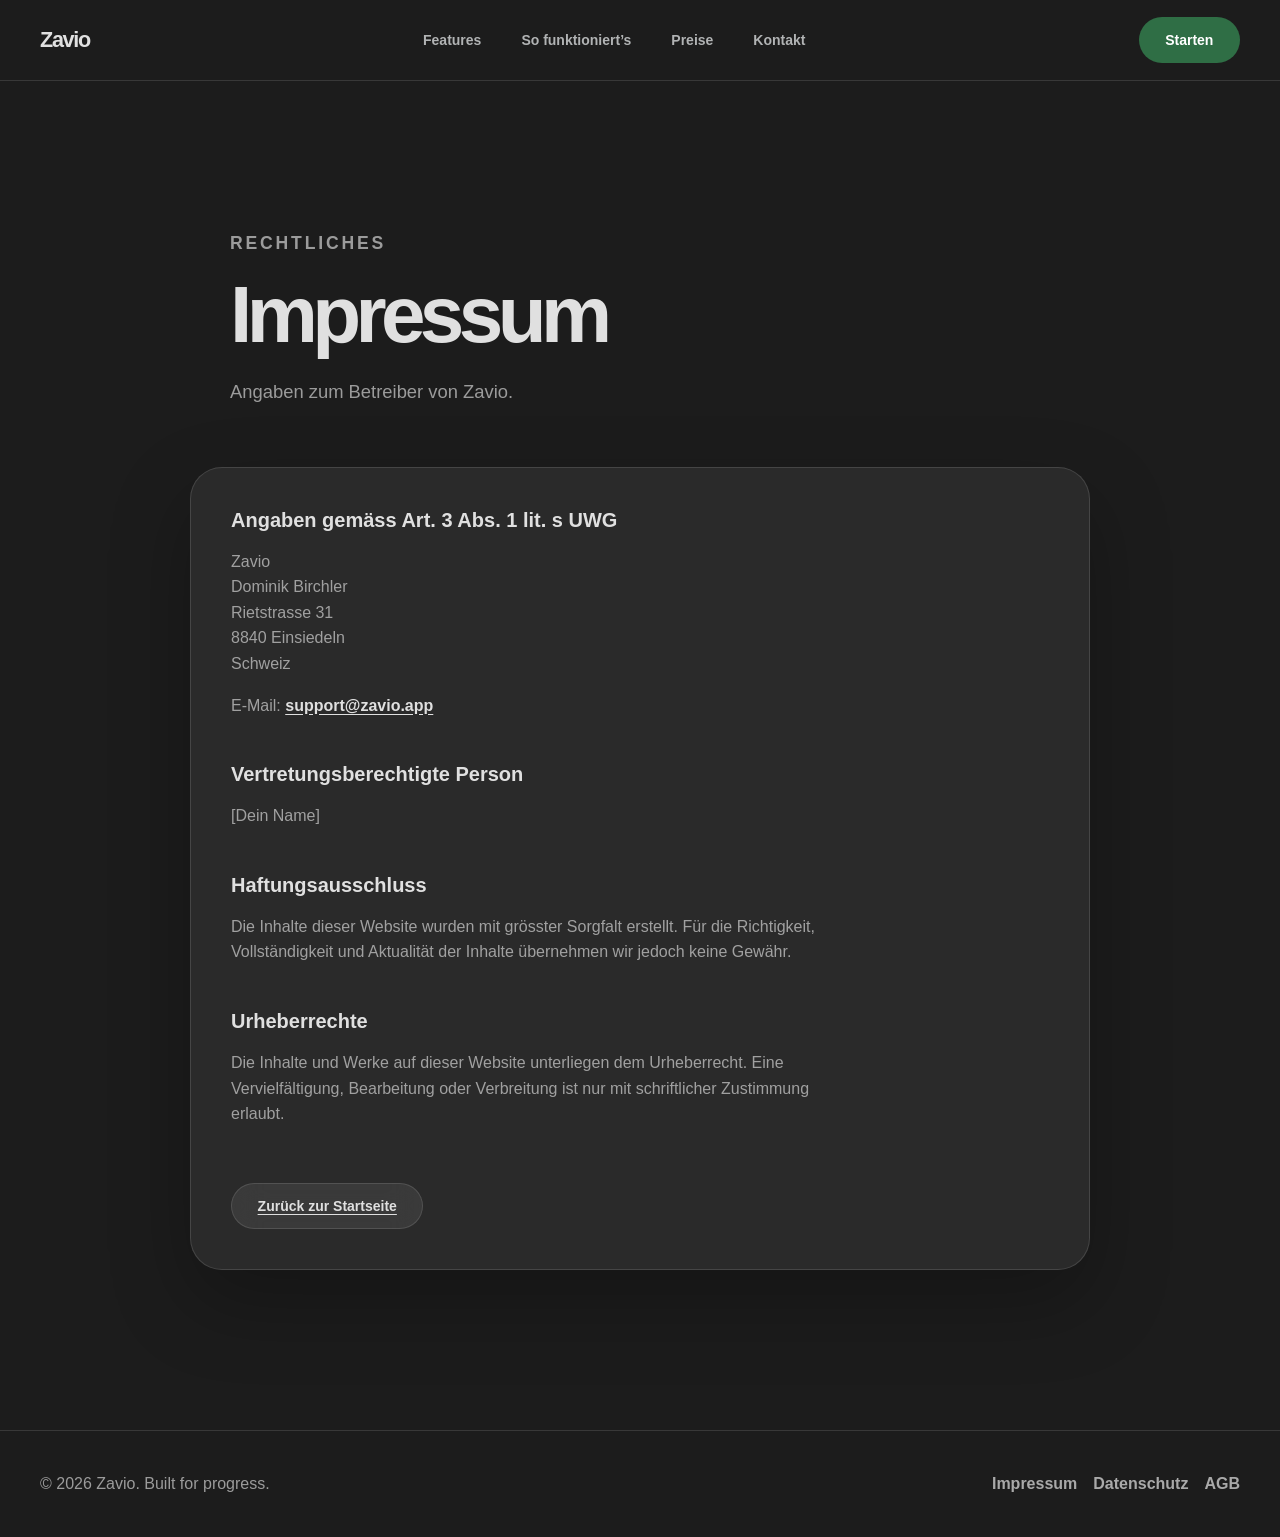
==== impressum.html @ 614f6be3 "Landig Page" ====
<!doctype html>
<html lang="de">
  <head>
    <meta charset="UTF-8" />
    <meta name="viewport" content="width=device-width, initial-scale=1.0" />
    <title>Impressum – Zavio</title>
    <link rel="stylesheet" href="style.css" />
  </head>

  <body>
    <header class="header">
      <nav class="navbar">
        <a href="index.html" class="logo">Zavio</a>

        <ul class="nav-menu">
          <li><a href="index.html#features" class="nav-link">Features</a></li>
          <li>
            <a href="index.html#how" class="nav-link">So funktioniert’s</a>
          </li>
          <li><a href="index.html#pricing" class="nav-link">Preise</a></li>
          <li><a href="index.html#contact" class="nav-link">Kontakt</a></li>
        </ul>

        <a href="index.html" class="button button-primary nav-cta">Starten</a>

        <button class="hamburger" aria-label="Menü öffnen">
          <span class="bar"></span>
          <span class="bar"></span>
          <span class="bar"></span>
        </button>
      </nav>
    </header>

    <main class="legal-page">
      <section class="legal-hero">
        <p class="eyebrow">Rechtliches</p>
        <h1>Impressum</h1>
        <p>Angaben zum Betreiber von Zavio.</p>
      </section>

      <section class="legal-card">
        <div class="legal-text">
          <h3>Angaben gemäss Art. 3 Abs. 1 lit. s UWG</h3>

          <p>
            Zavio<br />
            Dominik Birchler<br />
            Rietstrasse 31<br />
            8840 Einsiedeln<br />
            Schweiz
          </p>

          <p>
            E-Mail:
            <a href="mailto:support@zavio.app">support@zavio.app</a>
          </p>

          <h3>Vertretungsberechtigte Person</h3>
          <p>[Dein Name]</p>

          <h3>Haftungsausschluss</h3>
          <p>
            Die Inhalte dieser Website wurden mit grösster Sorgfalt erstellt.
            Für die Richtigkeit, Vollständigkeit und Aktualität der Inhalte
            übernehmen wir jedoch keine Gewähr.
          </p>

          <h3>Urheberrechte</h3>
          <p>
            Die Inhalte und Werke auf dieser Website unterliegen dem
            Urheberrecht. Eine Vervielfältigung, Bearbeitung oder Verbreitung
            ist nur mit schriftlicher Zustimmung erlaubt.
          </p>

          <a href="index.html" class="button button-secondary legal-back">
            Zurück zur Startseite
          </a>
        </div>
      </section>
    </main>

    <footer class="footer">
      <p>© 2026 Zavio. Built for progress.</p>

      <div class="footer-links">
        <a href="impressum.html" class="link">Impressum</a>
        <a href="datenschutz.html" class="link">Datenschutz</a>
        <a href="agb.html" class="link">AGB</a>
      </div>
    </footer>

    <script src="main.js"></script>
  </body>
</html>
---- style.css ----
:root {
  --size-xs: 0.5rem;
  --size-sm: 0.75rem;
  --size-md: 1rem;
  --size-lg: 1.25rem;
  --size-xl: 1.75rem;
  --size-2xl: 2.5rem;
  --size-3xl: 3.75rem;
  --size-4xl: 6.25rem;
  --size-5xl: 10rem;

  --blackColor: #1c1c1c;
  --whiteColor: #e0e0e0;
  --greenColor: #2f6e45;
  --orangeColor: #c76b2a;

  --bg: var(--blackColor);
  --text: var(--whiteColor);
  --muted: rgba(224, 224, 224, 0.65);
  --card: rgba(224, 224, 224, 0.075);
  --border: rgba(224, 224, 224, 0.14);

  --blue: var(--greenColor);
  --purple: var(--orangeColor);
  --green: var(--greenColor);

  --font: "Inter", sans-serif;

  --text-small: 0.875rem;
  --text-body: 1rem;
  --text-h4: 1.25rem;

  --line-body: 1.6;
  --line-heading: 1.05;
}

*,
*::before,
*::after {
  margin: 0;
  padding: 0;
  box-sizing: border-box;
}

html {
  font-size: 100%;
  scroll-behavior: smooth;
}

body {
  font-family: var(--font);
  font-size: var(--text-body);
  line-height: var(--line-body);
  color: var(--text);
  background: var(--bg);
  overflow-x: hidden;
}

a {
  color: inherit;
  text-decoration: none;
}

li {
  list-style: none;
}

h1,
h2,
h3 {
  line-height: var(--line-heading);
}

h1 {
  max-width: 11ch;
  font-size: clamp(3.4rem, 7vw, 6rem);
  font-weight: 900;
  letter-spacing: -0.08em;
}

h2 {
  font-size: clamp(2.2rem, 4vw, 3.5rem);
  font-weight: 900;
  letter-spacing: -0.06em;
}

h3 {
  font-size: var(--text-h4);
  font-weight: 800;
}

/* Header */

.header {
  position: sticky;
  top: 0;
  z-index: 100;
  background: var(--bg);
  backdrop-filter: blur(1.5rem);
  border-bottom: 1px solid var(--border);
}

.navbar {
  min-height: 5rem;
  max-width: 1280px;
  margin: 0 auto;
  padding: 0 var(--size-2xl);
  display: flex;
  align-items: center;
  justify-content: space-between;
  gap: var(--size-xl);
}

.logo {
  font-size: 1.35rem;
  font-weight: 900;
  letter-spacing: -0.06em;
}

.nav-menu {
  display: flex;
  align-items: center;
  gap: var(--size-xs);
}

.nav-link {
  padding: 0.55rem 1rem;
  border-radius: 999px;
  color: rgba(248, 250, 252, 0.68);
  font-size: var(--text-small);
  font-weight: 700;
  transition: 180ms ease;
}

.nav-link:hover {
  color: var(--text);
  background: rgba(255, 255, 255, 0.08);
}

/* Buttons */

.button {
  display: inline-flex;
  align-items: center;
  justify-content: center;
  min-height: 2.9rem;
  padding: 0.85rem 1.6rem;
  border-radius: 999px;
  border: 1px solid transparent;
  font-size: var(--text-small);
  font-weight: 800;
  line-height: 1;
  cursor: pointer;
  transition:
    transform 180ms ease,
    box-shadow 180ms ease,
    background 180ms ease,
    border-color 180ms ease;
}

.button:hover {
  transform: translateY(-2px);
}

.button-primary {
  color: white;
  background: var(--greenColor);
  box-shadow: 2rem var(--greenColor);
}

.button-secondary {
  color: white;
  background: rgba(255, 255, 255, 0.08);
  border-color: var(--border);
  backdrop-filter: blur(1rem);
}

.button-secondary:hover {
  background: rgba(255, 255, 255, 0.13);
}

.link {
  color: var(--text);
  font-weight: 800;
  opacity: 0.72;
}

.link:hover {
  opacity: 1;
}

/* Hero */

.hero {
  min-height: calc(100vh - 5rem);
  max-width: 1200px;
  margin: 0 auto;
  padding: var(--size-5xl) var(--size-2xl);
  display: grid;
  grid-template-columns: 1.05fr 0.95fr;
  align-items: center;
  gap: var(--size-4xl);
}

.hero-content {
  max-width: 44rem;
}

.eyebrow {
  margin-bottom: var(--size-md);
  color: var(--blue);
  font-size: var(--text-small);
  font-weight: 900;
  text-transform: uppercase;
  letter-spacing: 0.16em;
}

.hero-text {
  max-width: 38rem;
  margin-top: var(--size-lg);
  color: var(--muted);
  font-size: clamp(1.1rem, 2vw, 1.35rem);
}

.hero-actions {
  margin-top: var(--size-2xl);
  display: flex;
  flex-wrap: wrap;
  gap: var(--size-md);
}

/* Hero Card */

.hero-card {
  position: relative;
  padding: var(--size-xl);
  border-radius: 2rem;
  background: var(--card);
  border: 1px solid var(--border);
  backdrop-filter: blur(1.5rem);
  box-shadow: 0 2rem 5rem rgba(0, 0, 0, 0.35);
}

.hero-card::before {
  content: "";
  position: absolute;
  inset: -1px;
  z-index: -1;
  border-radius: inherit;

  opacity: 0.35;
}

.card-header {
  display: flex;
  justify-content: space-between;
  align-items: center;
  margin-bottom: var(--size-xl);
  font-weight: 800;
}

.badge {
  padding: 0.35rem 0.75rem;
  border-radius: 999px;
  background: var(--greenColor);
  color: #cdd3ff;
  font-size: 0.75rem;
  font-weight: 900;
}

.lift-list {
  display: grid;
  gap: var(--size-md);
}

.lift-item {
  display: flex;
  justify-content: space-between;
  align-items: center;
  gap: var(--size-md);
  padding: var(--size-md);
  border-radius: 1.25rem;
  background: rgba(255, 255, 255, 0.075);
  border: 1px solid rgba(255, 255, 255, 0.1);
}

.lift-item p {
  margin-top: 0.15rem;
  color: var(--muted);
  font-size: var(--text-small);
}

.lift-item span {
  color: white;
  font-weight: 900;
  white-space: nowrap;
}

.progress-box {
  margin-top: var(--size-xl);
  padding: var(--size-md);
  border-radius: 1.25rem;
  background: rgba(0, 0, 0, 0.25);
}

.progress-box p {
  font-weight: 800;
}

.progress-box small {
  color: var(--muted);
}

.progress-bar {
  height: 0.75rem;
  margin: var(--size-sm) 0;
  border-radius: 999px;
  background: rgba(255, 255, 255, 0.12);
  overflow: hidden;
}

.progress-bar span {
  display: block;
  width: 72%;
  height: 100%;
  border-radius: inherit;
  background: linear-gradient(90deg, #265d39, #2e7c49);
}

/* Sections */

.section {
  max-width: 1200px;
  margin: 0 auto;
  padding: var(--size-5xl) var(--size-2xl);
}

.section-heading {
  max-width: 42rem;
  margin-bottom: var(--size-3xl);
}

.feature-grid {
  display: grid;
  grid-template-columns: repeat(4, 1fr);
  gap: var(--size-lg);
}

.feature-card,
.pricing-card,
.step {
  background: var(--card);
  border: 1px solid var(--border);
  backdrop-filter: blur(1.25rem);
  box-shadow: 0 1.5rem 4rem rgba(0, 0, 0, 0.18);
}

.feature-card {
  padding: var(--size-xl);
  border-radius: 1.5rem;
  transition:
    transform 180ms ease,
    background 180ms ease,
    border-color 180ms ease;
}

.feature-card:hover {
  transform: translateY(-5px);
  background: rgba(255, 255, 255, 0.1);
  border-color: rgba(255, 255, 255, 0.18);
}

.feature-card p {
  margin-top: var(--size-sm);
  color: var(--muted);
}

.split-section {
  display: grid;
  grid-template-columns: 0.8fr 1fr;
  gap: var(--size-4xl);
}

.steps {
  display: grid;
  gap: var(--size-lg);
}

.step {
  display: flex;
  gap: var(--size-lg);
  padding: var(--size-lg);
  border-radius: 1.5rem;
}

.step span {
  color: var(--blue);
  font-weight: 900;
}

.step p {
  color: var(--muted);
}

.pricing {
  text-align: center;
}

.pricing-card {
  max-width: 24rem;
  margin: var(--size-2xl) auto 0;
  padding: var(--size-xl);
  border-radius: 1.75rem;
}

.price {
  margin: var(--size-md) 0;
  font-size: 2.8rem;
  font-weight: 900;
  letter-spacing: -0.06em;
}

.pricing-card p {
  color: var(--muted);
}

.pricing-card ul {
  margin: var(--size-xl) 0;
  display: grid;
  gap: var(--size-sm);
  color: rgba(248, 250, 252, 0.78);
}

/* Footer */

.footer {
  max-width: 1280px;
  margin: 0 auto;
  padding: var(--size-2xl);
  border-top: 1px solid var(--border);
  display: flex;
  justify-content: space-between;
  gap: var(--size-md);
  color: var(--muted);
}

.footer div {
  display: flex;
  gap: 1rem;
}

/* Mobile */

.hamburger {
  display: none;
  background: none;
  border: none;
  cursor: pointer;
}

.bar {
  display: block;
  width: 1.6rem;
  height: 0.18rem;
  margin: 0.3rem 0;
  border-radius: 999px;
  background: var(--text);
  transition: 300ms ease;
}
.contact-text {
  margin-top: var(--size-md);
  color: var(--muted);
  max-width: 36rem;
}

.contact-grid {
  margin-top: var(--size-3xl);
  display: grid;
  grid-template-columns: 1.2fr 0.8fr;
  gap: var(--size-3xl);
}

.contact-form {
  display: grid;
  gap: var(--size-lg);
}

.form-group {
  display: flex;
  flex-direction: column;
  gap: var(--size-xs);
}

.form-group select {
  padding: 0.85rem 1rem;
  border-radius: 0.75rem;
  border: 1px solid var(--border);
  background-color: #242424;
  color: var(--text);
  font-family: var(--font);
  font-size: var(--text-body);
  cursor: pointer;
}

.form-group select option {
  background-color: #242424;
  color: var(--text);
}

.form-group select:focus {
  outline: none;
  border-color: var(--greenColor);
  background-color: #242424;
}

.form-status {
  margin-top: 0.5rem;
  font-size: var(--text-small);
  color: var(--muted);
}
.form-group label {
  font-size: var(--text-small);
  font-weight: 700;
  color: var(--muted);
}

.form-group input,
.form-group textarea {
  padding: 0.85rem 1rem;
  border-radius: 0.75rem;
  border: 1px solid var(--border);
  background: rgba(255, 255, 255, 0.06);
  color: var(--text);
  font-family: var(--font);
  font-size: var(--text-body);
}

.form-group input:focus,
.form-group textarea:focus {
  outline: none;
  border-color: var(--greenColor);
  background: rgba(255, 255, 255, 0.09);
}

.contact-info {
  display: grid;
  gap: var(--size-lg);
}

.info-box {
  padding: var(--size-lg);
  border-radius: 1.5rem;
  background: var(--card);
  border: 1px solid var(--border);
}

.info-box h3 {
  margin-bottom: var(--size-xs);
}

.info-box p {
  color: var(--muted);
}

@media (max-width: 768px) {
  .custom-select {
    width: 100%;
  }

  .select-selected {
    width: 100%;
    min-height: 3.2rem;
    padding: 1rem;
    font-size: 1rem;
    border-radius: 1rem;
  }

  .select-options {
    position: static;
    margin-top: 0.5rem;
    width: 100%;
    max-height: 14rem;
    overflow-y: auto;
    border-radius: 1rem;
    z-index: 50;
  }

  .select-options div {
    padding: 1rem;
    font-size: 1rem;
  }

  .select-selected {
    position: relative;
    padding-right: 2.5rem;
  }

  .select-selected::after {
    content: "⌄";
    position: absolute;
    right: 1rem;
    top: 50%;
    transform: translateY(-50%);
    color: var(--muted);
    font-size: 1.2rem;
  }

  .custom-select.active .select-selected::after {
    transform: translateY(-50%) rotate(180deg);
  }
}
@media (max-width: 900px) {
  .contact-grid {
    grid-template-columns: 1fr;
  }
}

@media (max-width: 900px) {
  .hero,
  .split-section {
    grid-template-columns: 1fr;
  }

  .hero-card {
    max-width: 34rem;
  }

  .feature-grid {
    grid-template-columns: repeat(2, 1fr);
  }

  h1 {
    max-width: 12ch;
  }
}

@media (max-width: 768px) {
  .navbar {
    padding: 0 var(--size-md);
  }

  .nav-cta {
    display: none;
  }

  .hamburger {
    display: block;
    z-index: 101;
  }

  .nav-menu {
    position: fixed;
    top: 5rem;
    left: -100%;
    width: 100%;
    min-height: calc(100vh - 5rem);
    padding: var(--size-2xl);
    flex-direction: column;
    align-items: flex-start;
    background: var(--bg);
    backdrop-filter: blur(1.5rem);
    transition: left 300ms ease;
  }

  .nav-menu.active {
    left: 0;
  }

  .nav-link {
    font-size: var(--text-h4);
  }

  .hamburger.active .bar:nth-child(1) {
    transform: translateY(0.48rem) rotate(45deg);
  }

  .hamburger.active .bar:nth-child(2) {
    opacity: 0;
  }

  .hamburger.active .bar:nth-child(3) {
    transform: translateY(-0.48rem) rotate(-45deg);
  }

  .hero,
  .section {
    padding: var(--size-4xl) var(--size-md);
  }

  .hero-actions,
  .footer {
    flex-direction: column;
  }

  .feature-grid {
    grid-template-columns: 1fr;
  }

  .button {
    width: 100%;
  }

  h1 {
    font-size: clamp(3rem, 13vw, 4.4rem);
  }
}

.cookie-banner {
  position: fixed;
  bottom: 1.5rem;
  left: 50%;
  transform: translateX(-50%);
  width: calc(100% - 2rem);
  max-width: 900px;
  padding: var(--size-md);
  border-radius: 1.25rem;
  background: rgba(20, 20, 20, 0.95);
  border: 1px solid var(--border);
  backdrop-filter: blur(1rem);
  box-shadow: 0 1.5rem 4rem rgba(0, 0, 0, 0.4);
  z-index: 999;
}

.cookie-content {
  display: flex;
  align-items: center;
  justify-content: space-between;
  gap: var(--size-md);
  flex-wrap: wrap;
}

.cookie-content p {
  font-size: var(--text-small);
  color: var(--muted);
  max-width: 32rem;
}

.cookie-content a {
  text-decoration: underline;
}

.cookie-actions {
  display: flex;
  gap: var(--size-sm);
}

/* versteckt */
.cookie-banner.hidden {
  display: none;
}

/* Legal Pages */

.legal-page {
  min-height: calc(100vh - 5rem);
}

.legal-hero {
  max-width: 900px;
  margin: 0 auto;
  padding: var(--size-5xl) var(--size-2xl) var(--size-3xl);
}

.legal-hero h1 {
  max-width: 100%;
  font-size: clamp(3rem, 6vw, 5rem);
}

.legal-hero p {
  margin-top: var(--size-lg);
  max-width: 42rem;
  color: var(--muted);
  font-size: 1.1rem;
}

.legal-card {
  max-width: 900px;
  margin: 0 auto var(--size-5xl);
  padding: var(--size-2xl);
  border-radius: 2rem;
  background: var(--card);
  border: 1px solid var(--border);
  box-shadow: 0 2rem 5rem rgba(0, 0, 0, 0.25);
}

.legal-text {
  display: grid;
  gap: var(--size-md);
  color: var(--muted);
}

.legal-text h2,
.legal-text h3 {
  margin-top: var(--size-xl);
  color: var(--text);
}

.legal-text h3:first-child {
  margin-top: 0;
}

.legal-text p,
.legal-text li {
  color: var(--muted);
}

.legal-text ul {
  display: grid;
  gap: var(--size-sm);
  padding-left: 1.25rem;
}

.legal-text li {
  list-style: disc;
}

.legal-back {
  margin-top: var(--size-2xl);
}

.footer-links {
  display: flex;
  flex-wrap: wrap;
  gap: 1rem;
}

@media (max-width: 768px) {
  .legal-hero {
    padding: var(--size-4xl) var(--size-md) var(--size-2xl);
  }

  .legal-card {
    margin: 0 var(--size-md) var(--size-4xl);
    padding: var(--size-xl);
    border-radius: 1.5rem;
  }

  .footer-links {
    flex-direction: column;
  }
}

@media (max-width: 600px) {
  .cookie-content {
    flex-direction: column;
    align-items: flex-start;
  }

  .cookie-actions {
    width: 100%;
  }

  .cookie-actions .button {
    flex: 1;
  }
}

/* Legal Pages */

.legal-page {
  min-height: calc(100vh - 5rem);
}

.legal-hero {
  max-width: 900px;
  margin: 0 auto;
  padding: clamp(4rem, 10vw, 8rem) var(--size-2xl) var(--size-3xl);
}

.legal-hero h1 {
  max-width: 100%;
  font-size: clamp(2.8rem, 12vw, 5rem);
  letter-spacing: -0.07em;
  overflow-wrap: break-word;
}

.legal-hero p:not(.eyebrow) {
  margin-top: var(--size-lg);
  max-width: 42rem;
  color: var(--muted);
  font-size: clamp(1rem, 3vw, 1.15rem);
}

.legal-card {
  max-width: 900px;
  margin: 0 auto var(--size-5xl);
  padding: var(--size-2xl);
  border-radius: 2rem;
  background: var(--card);
  border: 1px solid var(--border);
  box-shadow: 0 2rem 5rem rgba(0, 0, 0, 0.25);
}

.legal-text {
  display: grid;
  gap: var(--size-md);
  color: var(--muted);
}

.legal-text h3 {
  margin-top: var(--size-xl);
  color: var(--text);
  line-height: 1.25;
}

.legal-text h3:first-child {
  margin-top: 0;
}

.legal-text p {
  color: var(--muted);
  max-width: 70ch;
}

.legal-text a {
  color: var(--text);
  font-weight: 700;
  text-decoration: underline;
  text-underline-offset: 0.2rem;
}

.legal-back {
  width: fit-content;
  margin-top: var(--size-2xl);
}

.footer-links {
  display: flex;
  flex-wrap: wrap;
  gap: 1rem;
}

/* Mobile Legal Fixes */

@media (max-width: 768px) {
  .legal-hero {
    padding: var(--size-4xl) var(--size-md) var(--size-2xl);
  }

  .legal-card {
    margin: 0 var(--size-md) var(--size-4xl);
    padding: var(--size-lg);
    border-radius: 1.5rem;
  }

  .legal-text {
    gap: var(--size-sm);
  }

  .legal-text h3 {
    margin-top: var(--size-lg);
    font-size: 1.05rem;
  }

  .legal-text p {
    font-size: 0.95rem;
    line-height: 1.7;
  }

  .legal-back {
    width: 100%;
  }

  .footer-links {
    flex-direction: column;
    gap: 0.5rem;
  }
}
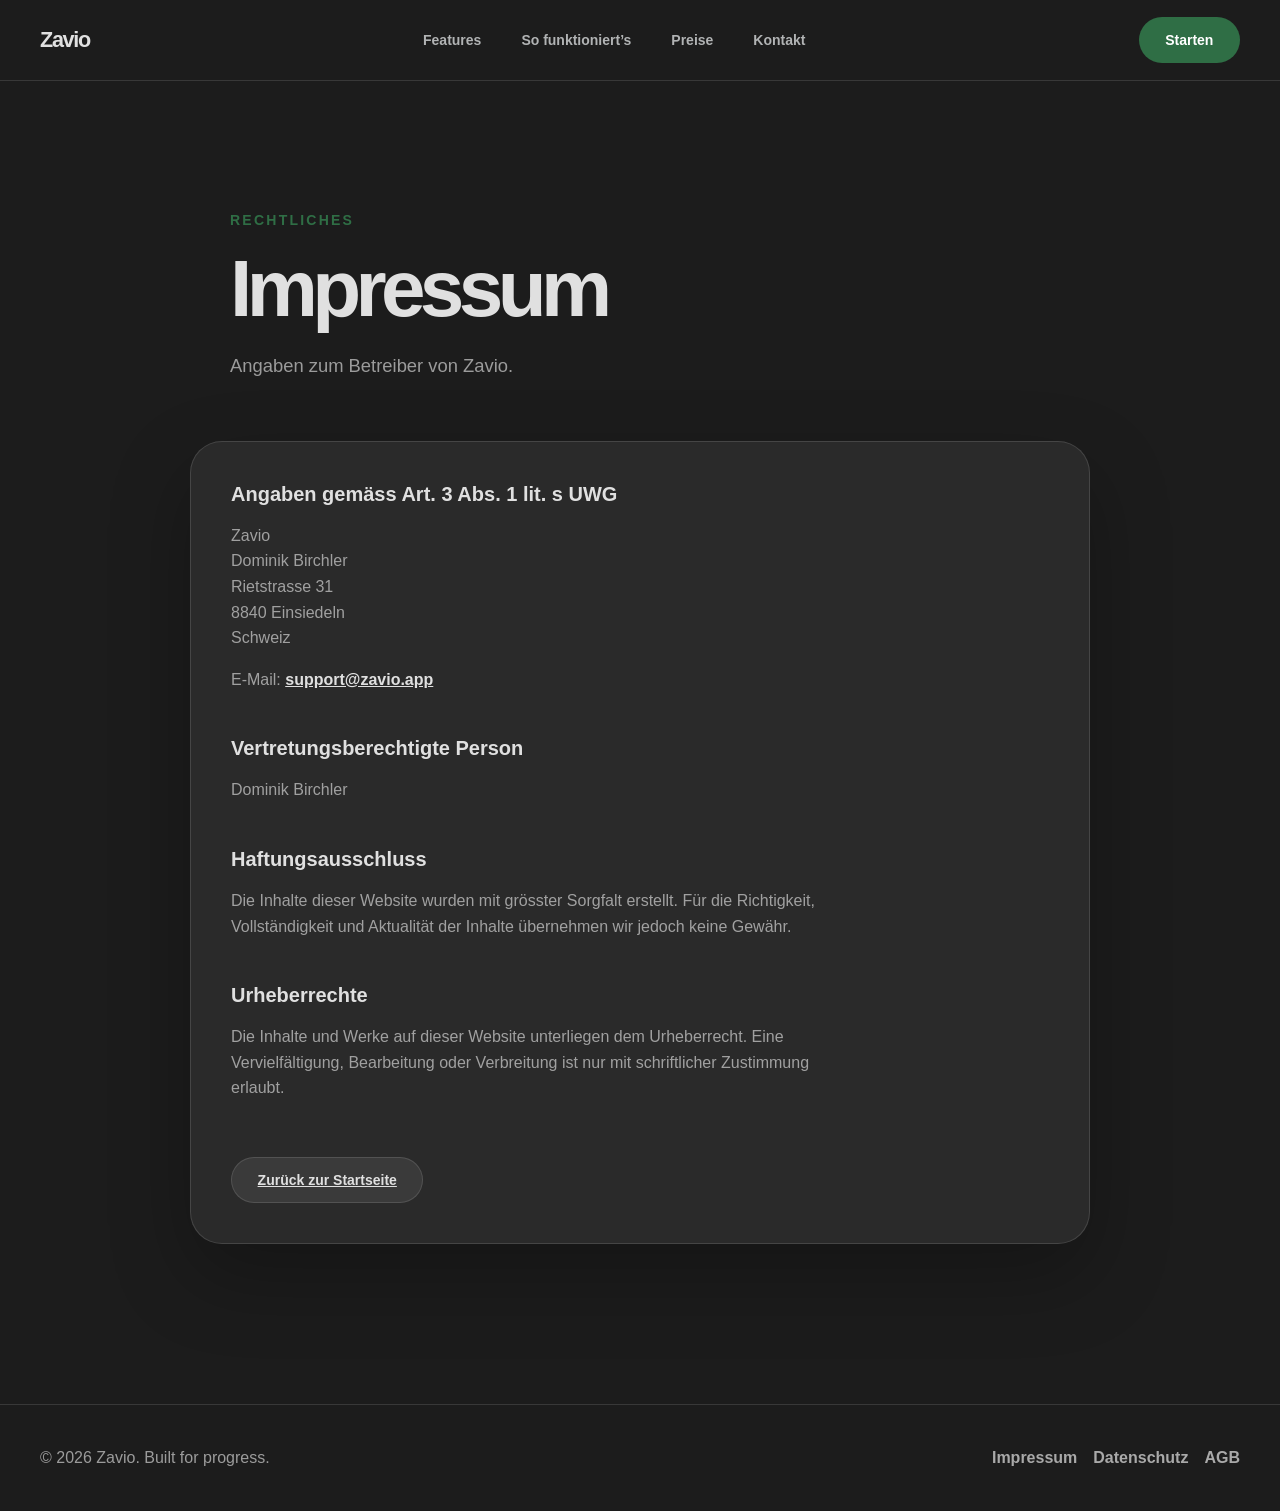
==== commit fba490de: "Hamburger Menu fix" ====
--- a/impressum.html
+++ b/impressum.html
@@ -56,7 +56,7 @@
           </p>
 
           <h3>Vertretungsberechtigte Person</h3>
-          <p>[Dein Name]</p>
+          <p>Dominik Birchler</p>
 
           <h3>Haftungsausschluss</h3>
           <p>
--- a/style.css
+++ b/style.css
@@ -43,11 +43,14 @@
 }
 
 html {
+  width: 100%;
   font-size: 100%;
   scroll-behavior: smooth;
+  overflow-x: hidden;
 }
 
 body {
+  width: 100%;
   font-family: var(--font);
   font-size: var(--text-body);
   line-height: var(--line-body);
@@ -56,6 +59,10 @@
   overflow-x: hidden;
 }
 
+body.menu-open {
+  overflow: hidden;
+}
+
 a {
   color: inherit;
   text-decoration: none;
@@ -96,7 +103,6 @@
   top: 0;
   z-index: 100;
   background: var(--bg);
-  backdrop-filter: blur(1.5rem);
   border-bottom: 1px solid var(--border);
 }
 
@@ -115,6 +121,7 @@
   font-size: 1.35rem;
   font-weight: 900;
   letter-spacing: -0.06em;
+  z-index: 102;
 }
 
 .nav-menu {
@@ -151,11 +158,7 @@
   font-weight: 800;
   line-height: 1;
   cursor: pointer;
-  transition:
-    transform 180ms ease,
-    box-shadow 180ms ease,
-    background 180ms ease,
-    border-color 180ms ease;
+  transition: 180ms ease;
 }
 
 .button:hover {
@@ -165,14 +168,12 @@
 .button-primary {
   color: white;
   background: var(--greenColor);
-  box-shadow: 2rem var(--greenColor);
 }
 
 .button-secondary {
   color: white;
   background: rgba(255, 255, 255, 0.08);
   border-color: var(--border);
-  backdrop-filter: blur(1rem);
 }
 
 .button-secondary:hover {
@@ -237,18 +238,7 @@
   border-radius: 2rem;
   background: var(--card);
   border: 1px solid var(--border);
-  backdrop-filter: blur(1.5rem);
   box-shadow: 0 2rem 5rem rgba(0, 0, 0, 0.35);
-}
-
-.hero-card::before {
-  content: "";
-  position: absolute;
-  inset: -1px;
-  z-index: -1;
-  border-radius: inherit;
-
-  opacity: 0.35;
 }
 
 .card-header {
@@ -263,7 +253,7 @@
   padding: 0.35rem 0.75rem;
   border-radius: 999px;
   background: var(--greenColor);
-  color: #cdd3ff;
+  color: white;
   font-size: 0.75rem;
   font-weight: 900;
 }
@@ -351,23 +341,18 @@
 .step {
   background: var(--card);
   border: 1px solid var(--border);
-  backdrop-filter: blur(1.25rem);
   box-shadow: 0 1.5rem 4rem rgba(0, 0, 0, 0.18);
 }
 
 .feature-card {
   padding: var(--size-xl);
   border-radius: 1.5rem;
-  transition:
-    transform 180ms ease,
-    background 180ms ease,
-    border-color 180ms ease;
+  transition: 180ms ease;
 }
 
 .feature-card:hover {
   transform: translateY(-5px);
   background: rgba(255, 255, 255, 0.1);
-  border-color: rgba(255, 255, 255, 0.18);
 }
 
 .feature-card p {
@@ -417,7 +402,6 @@
   margin: var(--size-md) 0;
   font-size: 2.8rem;
   font-weight: 900;
-  letter-spacing: -0.06em;
 }
 
 .pricing-card p {
@@ -429,6 +413,89 @@
   display: grid;
   gap: var(--size-sm);
   color: rgba(248, 250, 252, 0.78);
+}
+
+/* Contact */
+
+.contact-text {
+  margin-top: var(--size-md);
+  color: var(--muted);
+  max-width: 36rem;
+}
+
+.contact-grid {
+  margin-top: var(--size-3xl);
+  display: grid;
+  grid-template-columns: 1.2fr 0.8fr;
+  gap: var(--size-3xl);
+}
+
+.contact-form {
+  display: grid;
+  gap: var(--size-lg);
+}
+
+.form-group {
+  display: flex;
+  flex-direction: column;
+  gap: var(--size-xs);
+}
+
+.form-group label {
+  font-size: var(--text-small);
+  font-weight: 700;
+  color: var(--muted);
+}
+
+.form-group input,
+.form-group textarea,
+.form-group select {
+  width: 100%;
+  padding: 0.85rem 1rem;
+  border-radius: 0.75rem;
+  border: 1px solid var(--border);
+  background: #242424;
+  color: var(--text);
+  font-family: var(--font);
+  font-size: var(--text-body);
+}
+
+.form-group input:focus,
+.form-group textarea:focus,
+.form-group select:focus {
+  outline: none;
+  border-color: var(--greenColor);
+}
+
+.form-group select option {
+  background: #242424;
+  color: var(--text);
+}
+
+.form-status {
+  margin-top: 0.5rem;
+  font-size: var(--text-small);
+  color: var(--muted);
+}
+
+.contact-info {
+  display: grid;
+  gap: var(--size-lg);
+}
+
+.info-box {
+  padding: var(--size-lg);
+  border-radius: 1.5rem;
+  background: var(--card);
+  border: 1px solid var(--border);
+}
+
+.info-box h3 {
+  margin-bottom: var(--size-xs);
+}
+
+.info-box p {
+  color: var(--muted);
 }
 
 /* Footer */
@@ -444,266 +511,14 @@
   color: var(--muted);
 }
 
-.footer div {
-  display: flex;
+.footer div,
+.footer-links {
+  display: flex;
+  flex-wrap: wrap;
   gap: 1rem;
 }
 
-/* Mobile */
-
-.hamburger {
-  display: none;
-  background: none;
-  border: none;
-  cursor: pointer;
-}
-
-.bar {
-  display: block;
-  width: 1.6rem;
-  height: 0.18rem;
-  margin: 0.3rem 0;
-  border-radius: 999px;
-  background: var(--text);
-  transition: 300ms ease;
-}
-.contact-text {
-  margin-top: var(--size-md);
-  color: var(--muted);
-  max-width: 36rem;
-}
-
-.contact-grid {
-  margin-top: var(--size-3xl);
-  display: grid;
-  grid-template-columns: 1.2fr 0.8fr;
-  gap: var(--size-3xl);
-}
-
-.contact-form {
-  display: grid;
-  gap: var(--size-lg);
-}
-
-.form-group {
-  display: flex;
-  flex-direction: column;
-  gap: var(--size-xs);
-}
-
-.form-group select {
-  padding: 0.85rem 1rem;
-  border-radius: 0.75rem;
-  border: 1px solid var(--border);
-  background-color: #242424;
-  color: var(--text);
-  font-family: var(--font);
-  font-size: var(--text-body);
-  cursor: pointer;
-}
-
-.form-group select option {
-  background-color: #242424;
-  color: var(--text);
-}
-
-.form-group select:focus {
-  outline: none;
-  border-color: var(--greenColor);
-  background-color: #242424;
-}
-
-.form-status {
-  margin-top: 0.5rem;
-  font-size: var(--text-small);
-  color: var(--muted);
-}
-.form-group label {
-  font-size: var(--text-small);
-  font-weight: 700;
-  color: var(--muted);
-}
-
-.form-group input,
-.form-group textarea {
-  padding: 0.85rem 1rem;
-  border-radius: 0.75rem;
-  border: 1px solid var(--border);
-  background: rgba(255, 255, 255, 0.06);
-  color: var(--text);
-  font-family: var(--font);
-  font-size: var(--text-body);
-}
-
-.form-group input:focus,
-.form-group textarea:focus {
-  outline: none;
-  border-color: var(--greenColor);
-  background: rgba(255, 255, 255, 0.09);
-}
-
-.contact-info {
-  display: grid;
-  gap: var(--size-lg);
-}
-
-.info-box {
-  padding: var(--size-lg);
-  border-radius: 1.5rem;
-  background: var(--card);
-  border: 1px solid var(--border);
-}
-
-.info-box h3 {
-  margin-bottom: var(--size-xs);
-}
-
-.info-box p {
-  color: var(--muted);
-}
-
-@media (max-width: 768px) {
-  .custom-select {
-    width: 100%;
-  }
-
-  .select-selected {
-    width: 100%;
-    min-height: 3.2rem;
-    padding: 1rem;
-    font-size: 1rem;
-    border-radius: 1rem;
-  }
-
-  .select-options {
-    position: static;
-    margin-top: 0.5rem;
-    width: 100%;
-    max-height: 14rem;
-    overflow-y: auto;
-    border-radius: 1rem;
-    z-index: 50;
-  }
-
-  .select-options div {
-    padding: 1rem;
-    font-size: 1rem;
-  }
-
-  .select-selected {
-    position: relative;
-    padding-right: 2.5rem;
-  }
-
-  .select-selected::after {
-    content: "⌄";
-    position: absolute;
-    right: 1rem;
-    top: 50%;
-    transform: translateY(-50%);
-    color: var(--muted);
-    font-size: 1.2rem;
-  }
-
-  .custom-select.active .select-selected::after {
-    transform: translateY(-50%) rotate(180deg);
-  }
-}
-@media (max-width: 900px) {
-  .contact-grid {
-    grid-template-columns: 1fr;
-  }
-}
-
-@media (max-width: 900px) {
-  .hero,
-  .split-section {
-    grid-template-columns: 1fr;
-  }
-
-  .hero-card {
-    max-width: 34rem;
-  }
-
-  .feature-grid {
-    grid-template-columns: repeat(2, 1fr);
-  }
-
-  h1 {
-    max-width: 12ch;
-  }
-}
-
-@media (max-width: 768px) {
-  .navbar {
-    padding: 0 var(--size-md);
-  }
-
-  .nav-cta {
-    display: none;
-  }
-
-  .hamburger {
-    display: block;
-    z-index: 101;
-  }
-
-  .nav-menu {
-    position: fixed;
-    top: 5rem;
-    left: -100%;
-    width: 100%;
-    min-height: calc(100vh - 5rem);
-    padding: var(--size-2xl);
-    flex-direction: column;
-    align-items: flex-start;
-    background: var(--bg);
-    backdrop-filter: blur(1.5rem);
-    transition: left 300ms ease;
-  }
-
-  .nav-menu.active {
-    left: 0;
-  }
-
-  .nav-link {
-    font-size: var(--text-h4);
-  }
-
-  .hamburger.active .bar:nth-child(1) {
-    transform: translateY(0.48rem) rotate(45deg);
-  }
-
-  .hamburger.active .bar:nth-child(2) {
-    opacity: 0;
-  }
-
-  .hamburger.active .bar:nth-child(3) {
-    transform: translateY(-0.48rem) rotate(-45deg);
-  }
-
-  .hero,
-  .section {
-    padding: var(--size-4xl) var(--size-md);
-  }
-
-  .hero-actions,
-  .footer {
-    flex-direction: column;
-  }
-
-  .feature-grid {
-    grid-template-columns: 1fr;
-  }
-
-  .button {
-    width: 100%;
-  }
-
-  h1 {
-    font-size: clamp(3rem, 13vw, 4.4rem);
-  }
-}
+/* Cookie */
 
 .cookie-banner {
   position: fixed;
@@ -716,7 +531,6 @@
   border-radius: 1.25rem;
   background: rgba(20, 20, 20, 0.95);
   border: 1px solid var(--border);
-  backdrop-filter: blur(1rem);
   box-shadow: 0 1.5rem 4rem rgba(0, 0, 0, 0.4);
   z-index: 999;
 }
@@ -744,7 +558,6 @@
   gap: var(--size-sm);
 }
 
-/* versteckt */
 .cookie-banner.hidden {
   display: none;
 }
@@ -758,19 +571,21 @@
 .legal-hero {
   max-width: 900px;
   margin: 0 auto;
-  padding: var(--size-5xl) var(--size-2xl) var(--size-3xl);
+  padding: clamp(4rem, 10vw, 8rem) var(--size-2xl) var(--size-3xl);
 }
 
 .legal-hero h1 {
   max-width: 100%;
-  font-size: clamp(3rem, 6vw, 5rem);
-}
-
-.legal-hero p {
+  font-size: clamp(2.8rem, 12vw, 5rem);
+  letter-spacing: -0.07em;
+  overflow-wrap: break-word;
+}
+
+.legal-hero p:not(.eyebrow) {
   margin-top: var(--size-lg);
   max-width: 42rem;
   color: var(--muted);
-  font-size: 1.1rem;
+  font-size: clamp(1rem, 3vw, 1.15rem);
 }
 
 .legal-card {
@@ -789,56 +604,200 @@
   color: var(--muted);
 }
 
-.legal-text h2,
 .legal-text h3 {
   margin-top: var(--size-xl);
   color: var(--text);
+  line-height: 1.25;
 }
 
 .legal-text h3:first-child {
   margin-top: 0;
 }
 
-.legal-text p,
-.legal-text li {
-  color: var(--muted);
-}
-
-.legal-text ul {
-  display: grid;
-  gap: var(--size-sm);
-  padding-left: 1.25rem;
-}
-
-.legal-text li {
-  list-style: disc;
+.legal-text p {
+  color: var(--muted);
+  max-width: 70ch;
+}
+
+.legal-text a {
+  color: var(--text);
+  font-weight: 700;
+  text-decoration: underline;
 }
 
 .legal-back {
+  width: fit-content;
   margin-top: var(--size-2xl);
 }
 
-.footer-links {
-  display: flex;
-  flex-wrap: wrap;
-  gap: 1rem;
-}
+/* Hamburger */
+
+.hamburger {
+  display: none;
+  background: none;
+  border: none;
+  cursor: pointer;
+  z-index: 102;
+}
+
+.bar {
+  display: block;
+  width: 1.6rem;
+  height: 0.18rem;
+  margin: 0.3rem 0;
+  border-radius: 999px;
+  background: var(--text);
+  transition: 300ms ease;
+}
+
+/* Tablet */
+
+@media (max-width: 900px) {
+  .hero,
+  .split-section,
+  .contact-grid {
+    grid-template-columns: 1fr;
+  }
+
+  .hero-card {
+    max-width: 34rem;
+  }
+
+  .feature-grid {
+    grid-template-columns: repeat(2, 1fr);
+  }
+
+  h1 {
+    max-width: 12ch;
+  }
+}
+
+/* Mobile */
 
 @media (max-width: 768px) {
+  .navbar {
+    padding: 0 var(--size-md);
+  }
+
+  .nav-cta {
+    display: none;
+  }
+
+  .hamburger {
+    display: block;
+  }
+
+  .nav-menu {
+    position: fixed;
+    inset: 5rem 0 0 0;
+    width: 100%;
+    height: calc(100dvh - 5rem);
+    padding: var(--size-3xl) var(--size-2xl);
+    flex-direction: column;
+    align-items: flex-start;
+    gap: var(--size-lg);
+    background: var(--bg);
+    transform: translateX(-100%);
+    transition: transform 300ms ease;
+    z-index: 99;
+  }
+
+  .nav-menu.active {
+    transform: translateX(0);
+  }
+
+  .nav-link {
+    font-size: 2rem;
+    font-weight: 900;
+    padding: 0;
+    color: var(--muted);
+  }
+
+  .nav-link:hover {
+    background: transparent;
+    color: var(--text);
+  }
+
+  .hamburger.active .bar:nth-child(1) {
+    transform: translateY(0.48rem) rotate(45deg);
+  }
+
+  .hamburger.active .bar:nth-child(2) {
+    opacity: 0;
+  }
+
+  .hamburger.active .bar:nth-child(3) {
+    transform: translateY(-0.48rem) rotate(-45deg);
+  }
+
+  .hero,
+  .section {
+    padding: var(--size-4xl) var(--size-md);
+  }
+
+  .hero {
+    padding-top: var(--size-3xl);
+  }
+
+  .hero-actions,
+  .footer {
+    flex-direction: column;
+  }
+
+  .feature-grid {
+    grid-template-columns: 1fr;
+  }
+
+  .button {
+    width: 100%;
+  }
+
+  h1 {
+    max-width: 13ch;
+    font-size: clamp(2.4rem, 11vw, 4rem);
+    letter-spacing: -0.04em;
+    line-height: 1.08;
+  }
+
+  .eyebrow {
+    letter-spacing: 0.12em;
+  }
+
   .legal-hero {
     padding: var(--size-4xl) var(--size-md) var(--size-2xl);
   }
 
   .legal-card {
     margin: 0 var(--size-md) var(--size-4xl);
-    padding: var(--size-xl);
+    padding: var(--size-lg);
     border-radius: 1.5rem;
+  }
+
+  .legal-text {
+    gap: var(--size-sm);
+  }
+
+  .legal-text h3 {
+    margin-top: var(--size-lg);
+    font-size: 1.05rem;
+  }
+
+  .legal-text p {
+    font-size: 0.95rem;
+    line-height: 1.7;
+  }
+
+  .legal-back {
+    width: 100%;
   }
 
   .footer-links {
     flex-direction: column;
-  }
-}
+    gap: 0.5rem;
+  }
+}
+
+/* Small Mobile */
 
 @media (max-width: 600px) {
   .cookie-content {
@@ -854,115 +813,3 @@
     flex: 1;
   }
 }
-
-/* Legal Pages */
-
-.legal-page {
-  min-height: calc(100vh - 5rem);
-}
-
-.legal-hero {
-  max-width: 900px;
-  margin: 0 auto;
-  padding: clamp(4rem, 10vw, 8rem) var(--size-2xl) var(--size-3xl);
-}
-
-.legal-hero h1 {
-  max-width: 100%;
-  font-size: clamp(2.8rem, 12vw, 5rem);
-  letter-spacing: -0.07em;
-  overflow-wrap: break-word;
-}
-
-.legal-hero p:not(.eyebrow) {
-  margin-top: var(--size-lg);
-  max-width: 42rem;
-  color: var(--muted);
-  font-size: clamp(1rem, 3vw, 1.15rem);
-}
-
-.legal-card {
-  max-width: 900px;
-  margin: 0 auto var(--size-5xl);
-  padding: var(--size-2xl);
-  border-radius: 2rem;
-  background: var(--card);
-  border: 1px solid var(--border);
-  box-shadow: 0 2rem 5rem rgba(0, 0, 0, 0.25);
-}
-
-.legal-text {
-  display: grid;
-  gap: var(--size-md);
-  color: var(--muted);
-}
-
-.legal-text h3 {
-  margin-top: var(--size-xl);
-  color: var(--text);
-  line-height: 1.25;
-}
-
-.legal-text h3:first-child {
-  margin-top: 0;
-}
-
-.legal-text p {
-  color: var(--muted);
-  max-width: 70ch;
-}
-
-.legal-text a {
-  color: var(--text);
-  font-weight: 700;
-  text-decoration: underline;
-  text-underline-offset: 0.2rem;
-}
-
-.legal-back {
-  width: fit-content;
-  margin-top: var(--size-2xl);
-}
-
-.footer-links {
-  display: flex;
-  flex-wrap: wrap;
-  gap: 1rem;
-}
-
-/* Mobile Legal Fixes */
-
-@media (max-width: 768px) {
-  .legal-hero {
-    padding: var(--size-4xl) var(--size-md) var(--size-2xl);
-  }
-
-  .legal-card {
-    margin: 0 var(--size-md) var(--size-4xl);
-    padding: var(--size-lg);
-    border-radius: 1.5rem;
-  }
-
-  .legal-text {
-    gap: var(--size-sm);
-  }
-
-  .legal-text h3 {
-    margin-top: var(--size-lg);
-    font-size: 1.05rem;
-  }
-
-  .legal-text p {
-    font-size: 0.95rem;
-    line-height: 1.7;
-  }
-
-  .legal-back {
-    width: 100%;
-  }
-
-  .footer-links {
-    flex-direction: column;
-    gap: 0.5rem;
-  }
-}
